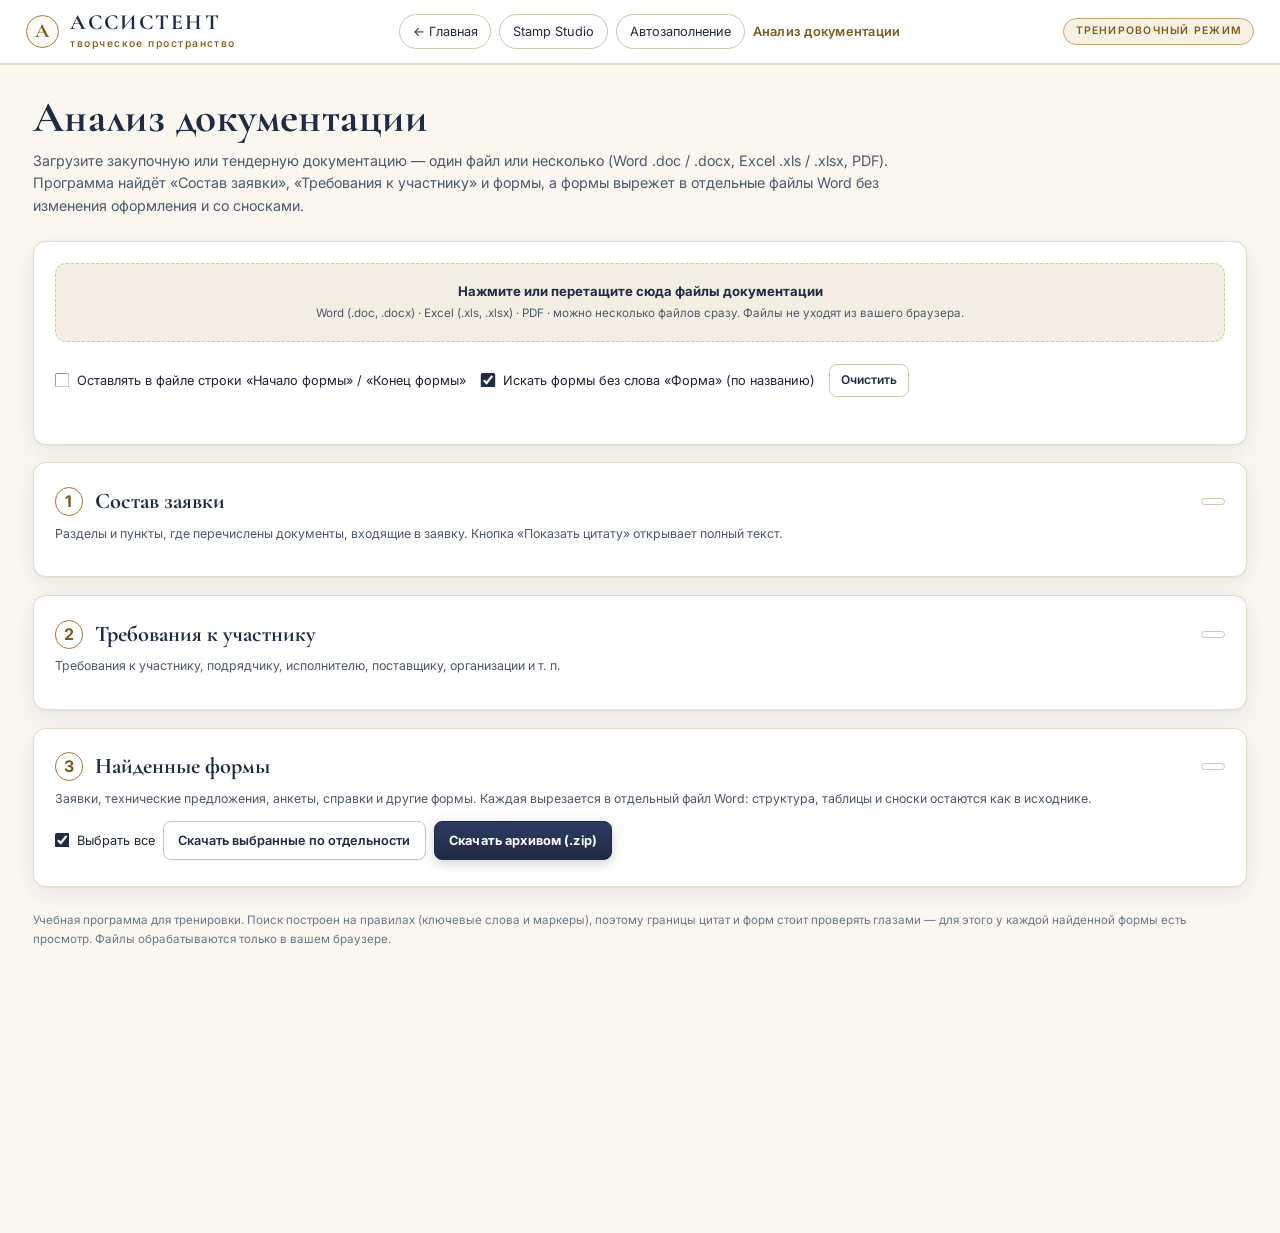
==== analysis.html @ c178d1ae "Add files via upload" ====
<!DOCTYPE html>
<html lang="ru">
<head>
<meta charset="utf-8">
<meta name="color-scheme" content="light only">
<meta name="viewport" content="width=device-width, initial-scale=1">
<title>Анализ документации — АССИСТЕНТ творческое пространство</title>
<link rel="preconnect" href="https://fonts.googleapis.com"><link rel="preconnect" href="https://fonts.gstatic.com" crossorigin>
<link href="https://fonts.googleapis.com/css2?family=Cormorant+Garamond:wght@500;600;700&family=Inter:wght@400;500;600;700&subset=cyrillic&display=swap" rel="stylesheet">
<link rel="stylesheet" href="assets/css/theme.css">
<link rel="stylesheet" href="assets/css/docs.css">
<link rel="stylesheet" href="assets/css/analysis.css">
</head>
<body>
<header class="topbar">
  <a class="brand" href="index.html"><span class="mark">А</span><span><b>АССИСТЕНТ</b><small>творческое пространство</small></span></a>
  <div class="crumbs"><a href="index.html">← Главная</a><a href="stamp.html">Stamp Studio</a><a href="docs.html">Автозаполнение</a><span class="here">Анализ документации</span></div>
  <span class="training">Тренировочный режим</span>
</header>

<main class="wrap">
  <div class="page-head">
    <h1>Анализ документации</h1>
    <p>Загрузите закупочную или тендерную документацию — один файл или несколько (Word .doc / .docx, Excel .xls / .xlsx, PDF). Программа найдёт «Состав заявки», «Требования к участнику» и формы, а формы вырежет в отдельные файлы Word без изменения оформления и со сносками.</p>
  </div>

  <section class="card an-load">
    <label class="drop" id="anDrop" data-tip="Перетащите сюда файлы документации или нажмите на поле — откроется выбор. Можно выбрать сразу несколько файлов.">
      <input type="file" id="anFile" multiple accept=".doc,.docx,.xls,.xlsx,.pdf,.txt" hidden>
      <b>Нажмите или перетащите сюда файлы документации</b>
      <small>Word (.doc, .docx) · Excel (.xls, .xlsx) · PDF · можно несколько файлов сразу. Файлы не уходят из вашего браузера.</small>
    </label>
    <ul class="files" id="anFiles"></ul>
    <div class="row an-opts">
      <label class="chk" data-tip="Если галочка стоит, в вырезанный файл попадут служебные строки «Начало формы» / «Конец формы». Обычно они не нужны."><input type="checkbox" id="optDelims"> Оставлять в файле строки «Начало формы» / «Конец формы»</label>
      <label class="chk" data-tip="Находить форму и тогда, когда в документе нет слова «Форма», а есть только крупное название («ЗАЯВКА НА УЧАСТИЕ», «АНКЕТА» и т. п.) и подпись с М.П."><input type="checkbox" id="optTitles" checked> Искать формы без слова «Форма» (по названию)</label>
      <button class="btn small ghost" id="anClear" type="button" data-tip="Убрать все загруженные файлы и результаты. Ваши данные в других программах не затрагиваются.">Очистить</button>
    </div>
    <div class="status" id="anStatus"></div>
  </section>

  <div class="an-res" id="anRes" hidden>
    <section class="card an-sec" id="secComp">
      <h2><span class="n">1</span>Состав заявки <span class="cnt" id="cntComp"></span></h2>
      <div class="sub">Разделы и пункты, где перечислены документы, входящие в заявку. Кнопка «Показать цитату» открывает полный текст.</div>
      <div class="an-list" id="listComp"></div>
    </section>
    <section class="card an-sec" id="secReq">
      <h2><span class="n">2</span>Требования к участнику <span class="cnt" id="cntReq"></span></h2>
      <div class="sub">Требования к участнику, подрядчику, исполнителю, поставщику, организации и т. п.</div>
      <div class="an-list" id="listReq"></div>
    </section>
    <section class="card an-sec" id="secForms">
      <h2><span class="n">3</span>Найденные формы <span class="cnt" id="cntForms"></span></h2>
      <div class="sub">Заявки, технические предложения, анкеты, справки и другие формы. Каждая вырезается в отдельный файл Word: структура, таблицы и сноски остаются как в исходнике.</div>
      <div class="row an-bar" id="formBar" hidden>
        <label class="chk"><input type="checkbox" id="selAll" checked> Выбрать все</label>
        <button class="btn" id="dlSel" type="button" data-tip="Скачать отмеченные формы отдельными файлами Word, один за другим.">Скачать выбранные по отдельности</button>
        <button class="btn primary" id="dlZip" type="button" data-tip="Все отмеченные формы одним архивом .zip.">Скачать архивом (.zip)</button>
      </div>
      <div class="an-list" id="listForms"></div>
    </section>
  </div>

  <footer class="foot">Учебная программа для тренировки. Поиск построен на правилах (ключевые слова и маркеры), поэтому границы цитат и форм стоит проверять глазами — для этого у каждой найденной формы есть просмотр. Файлы обрабатываются только в вашем браузере.</footer>
</main>

<div class="an-modal" id="anModal" hidden>
  <div class="an-box" role="dialog" aria-modal="true">
    <div class="an-mh"><b id="anMT"></b><button class="x" type="button" id="anMX" aria-label="Закрыть">×</button></div>
    <div class="an-mm" id="anMM"></div>
    <div class="an-mb" id="anMB"></div>
    <div class="an-body" id="anBody"></div>
    <div class="an-mf"><button class="btn small" id="anCopy" type="button">Копировать текст</button><button class="btn small primary" id="anOk" type="button">Закрыть</button></div>
  </div>
</div>

<script src="assets/vendor/jszip.min.js"></script>
<script src="assets/vendor/docx-preview.min.js"></script>
<script src="assets/vendor/pdfjs/pdf.min.js"></script>
<script src="assets/vendor/cfb.min.js"></script>
<script src="assets/js/doc97.js"></script>
<script src="assets/js/xls.js"></script>
<script src="assets/js/engine.js"></script>
<script src="assets/js/analysis-core.js"></script>
<script src="assets/js/zoom.js"></script>
<script src="assets/js/analysis.js"></script>
<script src="assets/js/tips.js"></script>
</body>
</html>
---- assets/css/theme.css ----
/* АССИСТЕНТ · творческое пространство — светлая тема: слоновая кость, глубокий синий, золото */
:root{
  color-scheme:light;
  --bg:#faf7f1; --bg-2:#f3eee3; --panel:#ffffff; --panel-2:#fcfaf5; --panel-3:#f1ece0;
  --line:#e3dccb; --line-2:#cfc6b0;
  --text:#1c2333; --muted:#4d586c; --faint:#6b7589;
  --navy:#1f2a44; --navy-2:#2c3b61;
  --gold:#a67c2e; --gold-2:#7d5c1b; --gold-d:#c9a45c; --gold-bg:rgba(201,164,92,.16);
  --ok:#1d7351; --warn:#8a6410; --err:#b0382c;
  --serif:'Cormorant Garamond','Playfair Display',Georgia,'Times New Roman',serif;
  --sans:'Inter','Segoe UI',system-ui,-apple-system,Roboto,Arial,sans-serif;
  --r:10px;
  --shadow:0 1px 2px rgba(31,42,68,.06),0 8px 28px rgba(31,42,68,.08);
  --z:.8; /* масштаб всего сайта: 80 % от прежнего размера */
}
html{zoom:var(--z);background:var(--bg);min-height:100%}
@supports not (zoom:1){:root{--z:1}}
*,*::before,*::after{box-sizing:border-box;margin:0;padding:0}
html{color-scheme:light}
body{background:var(--bg);color:var(--text);font-family:var(--sans);font-size:17px;line-height:1.55;-webkit-font-smoothing:antialiased}
a{color:var(--navy-2);text-decoration:none}
button,input,select,textarea{font:inherit;color:inherit}
:focus-visible{outline:3px solid var(--gold-d);outline-offset:2px}

/* шапка */
.topbar{display:flex;align-items:center;justify-content:space-between;gap:18px;padding:14px 32px;background:#fff;border-bottom:1px solid var(--line);box-shadow:0 1px 0 rgba(166,124,46,.25)}
.brand{display:flex;align-items:center;gap:14px;color:var(--text)}
.brand .mark{width:42px;height:42px;border:1.5px solid var(--gold);border-radius:50%;display:grid;place-items:center;font-family:var(--serif);font-size:25px;color:var(--gold-2);font-weight:700;background:var(--panel-2)}
.brand b{font-family:var(--serif);font-size:27px;letter-spacing:.1em;font-weight:700;color:var(--navy);line-height:1.1;display:block}
.brand small{display:block;font-size:13px;letter-spacing:.14em;text-transform:lowercase;color:var(--gold-2);margin-top:1px;font-weight:500}
.crumbs{display:flex;align-items:center;gap:10px;font-size:16px;color:var(--muted);flex-wrap:wrap}
.crumbs a{color:var(--navy);border:1px solid var(--line-2);padding:8px 16px;border-radius:999px;transition:.15s;background:#fff}
.crumbs a:hover{border-color:var(--gold);background:var(--gold-bg)}
.crumbs .here{color:var(--gold-2);font-weight:600;letter-spacing:.02em}
.training{font-size:13px;letter-spacing:.12em;text-transform:uppercase;color:var(--gold-2);border:1px solid var(--gold-d);padding:5px 14px;border-radius:999px;background:var(--gold-bg);font-weight:600}

/* кнопки */
.btn{display:inline-flex;align-items:center;justify-content:center;gap:8px;background:#fff;border:1.5px solid var(--line-2);color:var(--navy);padding:11px 18px;border-radius:var(--r);cursor:pointer;font-weight:600;font-size:16px;transition:.15s;white-space:nowrap;box-shadow:0 1px 2px rgba(31,42,68,.05)}
.btn:hover{border-color:var(--gold);background:var(--gold-bg)}
.btn:disabled{opacity:.45;cursor:not-allowed}
.btn.primary,.btn-main{background:linear-gradient(180deg,var(--navy-2),var(--navy));border:1.5px solid var(--navy);color:#fff;font-weight:700;letter-spacing:.01em;box-shadow:0 4px 14px rgba(31,42,68,.22)}
.btn.primary:hover,.btn-main:hover{background:linear-gradient(180deg,#38497a,var(--navy-2));border-color:var(--navy-2)}
.btn-main{display:flex;width:100%;padding:15px;border-radius:var(--r);cursor:pointer;font-size:17px;justify-content:center}
.btn.ghost{background:transparent;box-shadow:none}
.btn.small{padding:8px 14px;font-size:15px}
.tool-active{border-color:var(--gold)!important;background:var(--gold-bg)!important;color:var(--gold-2)!important;box-shadow:inset 0 0 0 1px var(--gold-d)!important}

.hint{font-size:15px;color:var(--muted);line-height:1.55}
.sr{position:absolute;width:1px;height:1px;overflow:hidden;clip:rect(0 0 0 0)}

/* всплывающие памятки */
.tip-pop{position:fixed;z-index:9999;background:#fffdf7;color:var(--text);border:1.5px solid var(--gold);border-radius:10px;padding:12px 16px;font-size:15.5px;line-height:1.5;box-shadow:0 12px 32px rgba(31,42,68,.35);pointer-events:none;font-weight:500}
.tip-pop[hidden]{display:none}
---- assets/css/docs.css ----
.wrap{width:100%;max-width:none;margin:0;padding:0 clamp(24px,3.2vw,72px)}
.page-head{padding:38px 0 8px}
.page-head h1{font-family:var(--serif);font-size:54px;font-weight:700;letter-spacing:.01em;color:var(--navy);line-height:1.1}
.page-head p{color:var(--muted);max-width:1100px;margin-top:10px;font-size:18px}
.cols{display:grid;grid-template-columns:1fr 1fr;gap:24px;margin-top:22px}
.card{background:var(--panel);border:1px solid var(--line);border-radius:16px;padding:26px;box-shadow:var(--shadow)}
.card h2{font-family:var(--serif);font-size:28px;flex-wrap:wrap;font-weight:700;display:flex;align-items:center;gap:14px;margin-bottom:6px;color:var(--navy)}
.card h2 .n{width:36px;height:36px;border:1.5px solid var(--gold);border-radius:50%;display:grid;place-items:center;font-size:20px;color:var(--gold-2);flex-shrink:0;font-family:var(--sans);font-weight:700}
.card .sub{color:var(--muted);font-size:15.5px;margin-bottom:16px}
.party{position:relative}
.party::before{content:'';position:absolute;left:0;top:22px;bottom:22px;width:5px;border-radius:0 4px 4px 0;background:var(--gold)}
.party.customer::before{background:#6b83b0}
.badge-role{white-space:nowrap;font-size:13px;letter-spacing:.1em;text-transform:uppercase;border:1px solid var(--line-2);border-radius:999px;padding:4px 14px;color:var(--muted);margin-left:auto;font-family:var(--sans);font-weight:600}
.drop{border:2px dashed var(--line-2);border-radius:14px;padding:22px;text-align:center;color:var(--muted);cursor:pointer;background:var(--bg-2);transition:.15s;font-size:16.5px}
.drop:hover,.drop.over{border-color:var(--gold);background:var(--gold-bg);color:var(--text)}
.drop b{color:var(--navy)}.drop small{display:block;margin-top:4px;font-size:14.5px}
.row{display:flex;gap:10px;flex-wrap:wrap;margin-top:12px;align-items:center}
details.paste{margin-top:12px}details.paste>summary{cursor:pointer;color:var(--navy-2);font-size:16px;font-weight:600}
textarea{width:100%;margin-top:8px;background:#fff;border:1.5px solid var(--line-2);border-radius:10px;padding:12px;resize:vertical;min-height:130px;font-size:16px}
.status{font-size:15.5px;margin-top:10px;min-height:22px;color:var(--muted)}.status.ok{color:var(--ok)}.status.err{color:var(--err)}
.grid{display:grid;grid-template-columns:1fr 1fr;gap:14px 16px;margin-top:16px}
.grid label{font-size:14.5px;color:var(--muted);display:flex;flex-direction:column;gap:5px;font-weight:500}
.grid label.wide{grid-column:1/-1}
.grid .grp{grid-column:1/-1;font-size:13.5px;letter-spacing:.14em;text-transform:uppercase;color:var(--gold-2);border-top:1px dashed var(--line-2);padding-top:12px;margin-top:6px;font-weight:700}
.grid .grp:first-child{border:0;padding-top:0;margin-top:0}
input[type=text],input[type=date],input[type=number],select{background:#fff;border:1.5px solid var(--line-2);border-radius:9px;padding:10px 12px;color:var(--text);width:100%;font-size:16.5px}
input:focus,select:focus,textarea:focus{border-color:var(--gold);outline:3px solid rgba(201,164,92,.28);outline-offset:0}
.grid input.auto{border-style:dashed}
.settings{display:grid;grid-template-columns:repeat(4,1fr);gap:14px 16px;margin-top:8px}
.settings label{font-size:15px;color:var(--muted);display:flex;flex-direction:column;gap:5px}
.settings .check{flex-direction:row;color:var(--text);font-size:16.5px;grid-column:span 2}
.settings h3{grid-column:1/-1;font-size:13.5px;letter-spacing:.14em;text-transform:uppercase;color:var(--gold-2);font-weight:700;border-top:1px dashed var(--line-2);padding-top:14px;margin-top:6px}
.settings h3:first-child{border:0;padding-top:0;margin-top:0}
.files{list-style:none;margin-top:14px;display:flex;flex-direction:column;gap:10px}
.files li{display:flex;gap:12px;align-items:center;flex-wrap:wrap;background:var(--panel-2);border:1px solid var(--line);border-radius:10px;padding:11px 15px;font-size:16px}
.files .name{flex:1 1 220px;overflow:hidden;text-overflow:ellipsis;white-space:nowrap}
.files select{width:auto}.files .x{background:none;border:0;color:var(--muted);font-size:26px;cursor:pointer;line-height:1}
.files .x:hover{color:var(--err)}
.files li.res{flex-direction:column;align-items:stretch}.files .line{display:flex;gap:12px;align-items:center;flex-wrap:wrap}
.pill{font-size:14px;border-radius:999px;padding:3px 13px;border:1px solid;font-weight:600;background:#fff}
.pill.ok{color:var(--ok);border-color:#8cc4ab;background:#eef8f3}.pill.hl{color:var(--warn);border-color:#d9bf7b;background:#fbf4de}.pill.err{color:var(--err);border-color:#e0a59d;background:#fcefed}
.res details{font-size:15.5px;color:var(--muted)}.res summary{cursor:pointer;color:var(--navy-2);font-weight:600}
.res ul{margin:10px 0 0 22px}.res li{border:0;padding:0;display:list-item;background:none}
.res mark{background:#f4df4a;color:#222;padding:0 4px;border-radius:3px}
.tag{font-size:13px;border:1px solid var(--line-2);border-radius:5px;padding:0 7px;margin-right:6px;color:var(--muted)}
.tag.c{color:#3e5a91;border-color:#b3c1de}.tag.e{color:var(--gold-2);border-color:var(--gold-d)}
.guide{margin:22px 0;display:grid;grid-template-columns:repeat(3,1fr);gap:16px}
.guide div{background:var(--panel);border:1px solid var(--line);border-radius:14px;padding:16px 18px;font-size:16px;color:var(--muted)}
.guide b{display:block;color:var(--navy);font-family:var(--serif);font-size:23px;font-weight:700}
footer.foot{padding:30px 0 48px;color:var(--faint);font-size:14.5px;line-height:1.6}
@media(max-width:980px){.cols{grid-template-columns:1fr}.settings{grid-template-columns:1fr 1fr}.guide{grid-template-columns:1fr}.topbar{flex-wrap:wrap}}
@media(max-width:560px){.wrap{padding:0 16px}.grid{grid-template-columns:1fr}.page-head h1{font-size:38px}}
.settings .check{align-items:flex-start}.settings .check input{width:20px;height:20px;flex-shrink:0;margin-top:3px;accent-color:var(--navy)}
/* ---- блоки ---- */
.blocks{display:grid;gap:16px;margin-top:24px}
.blk{border:1px solid var(--line);border-radius:18px;background:var(--panel);overflow:visible;box-shadow:var(--shadow)}
.blk.open{border-color:var(--gold);box-shadow:0 0 0 1px var(--gold-d),var(--shadow)}
.blk-head{width:100%;display:flex;align-items:center;gap:18px;padding:22px 26px;background:none;border:0;border-radius:18px;color:var(--text);cursor:pointer;text-align:left;font:inherit}
.blk-head:hover{background:var(--gold-bg)}
.blk-n{width:44px;height:44px;border-radius:50%;background:var(--navy);color:#fff;display:grid;place-items:center;font-weight:700;font-size:20px;flex-shrink:0}
.blk-t{flex:1;font-family:var(--serif);font-size:30px;font-weight:700;color:var(--navy);line-height:1.2}
.blk-t small{display:block;font-family:var(--sans);font-size:16px;font-weight:400;color:var(--muted);margin-top:4px}
.blk-arrow{transition:transform .2s;color:var(--gold-2);font-size:24px}
.blk.open .blk-arrow{transform:rotate(180deg)}
.blk-body{padding:6px 26px 28px}
.blk-body[hidden]{display:none}
.hl-bar{display:flex;align-items:center;gap:12px;margin:10px 0 6px;padding:15px 20px;border:2px solid #e3c92b;border-radius:12px;background:#fdf6cc;font-weight:600;color:var(--text);cursor:pointer;font-size:17px}
.hl-bar input{width:24px;height:24px;accent-color:var(--navy);flex-shrink:0}
.blk-body .rules{margin-top:14px;font-size:15.5px;color:var(--muted);line-height:1.6}
@media(max-width:800px){.cols,.guide{grid-template-columns:1fr}.settings{grid-template-columns:1fr 1fr}.blk-t{font-size:24px}.blk-head{padding:16px}}

/* пометка «документы в памяти» */
.blk-mem{font-family:var(--sans);display:inline-block;margin-top:6px;font-size:13.5px;font-weight:600;color:var(--ok);border:1px solid #8cc4ab;background:#eef8f3;border-radius:999px;padding:2px 12px}
.blk-mem[hidden]{display:none}
.res-mem{margin:-4px 0 10px;color:var(--ok);font-weight:500}

/* поля реквизитов: свёрнуты по умолчанию */
details.req-fields{margin-top:16px;border:1px solid var(--line);border-radius:12px;background:var(--panel-2)}
details.req-fields>summary{cursor:pointer;padding:13px 18px;font-weight:600;color:var(--navy-2);font-size:16.5px;display:flex;gap:10px;align-items:center;flex-wrap:wrap;list-style:none}
details.req-fields>summary::-webkit-details-marker{display:none}
details.req-fields>summary::before{content:'▸';color:var(--gold-2);transition:transform .15s;font-size:17px}
details.req-fields[open]>summary::before{transform:rotate(90deg)}
details.req-fields>summary .cnt{margin-left:auto;font-weight:500;font-size:14.5px;color:var(--muted)}
details.req-fields>summary .cnt.ok{color:var(--ok)}
details.req-fields .grid{margin:0;padding:4px 18px 20px}

/* взять данные из другого трудового договора */
details.take{margin-top:12px}
details.take>summary{cursor:pointer;color:var(--navy-2);font-size:16px;font-weight:600}
details.take .take-body{margin-top:10px;padding:14px 16px;border:1px dashed var(--line-2);border-radius:12px;background:var(--bg-2);font-size:15.5px;color:var(--muted)}
details.take .take-list{display:flex;flex-wrap:wrap;gap:8px;margin-top:10px}
details.take .take-list:empty{display:none}

/* готовые бланки */
.tpl-head{margin:20px 0 4px;font-family:var(--serif);font-size:22px;font-weight:700;color:var(--navy)}
.tpl-sub{color:var(--muted);font-size:15.5px;margin-bottom:10px}
.tpl-grid{display:grid;grid-template-columns:repeat(auto-fill,minmax(250px,1fr));gap:12px}
.tpl{border:1px solid var(--line);border-radius:12px;background:#fff;padding:14px 16px;display:flex;flex-direction:column;gap:6px}
.tpl b{color:var(--navy);font-size:16.5px;line-height:1.3}
.tpl span{color:var(--muted);font-size:14.5px;line-height:1.45;flex:1}
.tpl .row{margin-top:6px}
.tpl.in{border-color:#8cc4ab;background:#f6fbf8}
.files .tag.b{color:#2f7a5a;border-color:#8cc4ab;background:#eef8f3}
.rep-note{font-size:14.5px;color:var(--muted);margin-top:8px;line-height:1.5}

/* блок «Свой файл» */
.ov-hero{border-top:0;margin-top:14px;padding:26px;border:2px dashed var(--line-2);border-radius:16px;background:var(--bg-2);transition:.15s}
.ov-hero.over{border-color:var(--gold);background:var(--gold-bg)}
.ov-hero .ov-head b{font-size:30px}

/* список «Мои …» в окне реквизитов */
.lib-row{display:flex;gap:8px;flex-wrap:wrap;align-items:center;margin:0 0 14px;padding:10px 12px;border:1px solid var(--line);border-radius:12px;background:var(--panel-2)}
.lib-row .lib-sel{flex:1 1 220px;width:auto;min-width:180px;padding:8px 10px;font-size:15.5px}
.lib-row .btn[disabled]{opacity:.45;cursor:default}

/* Моя библиотека */
.lib-panel{margin-top:22px;border:1px solid var(--line);border-radius:18px;background:var(--panel);box-shadow:var(--shadow)}
.lib-panel.open{border-color:var(--gold);box-shadow:0 0 0 1px var(--gold-d),var(--shadow)}
.lib-toggle{width:100%;display:flex;align-items:center;gap:18px;padding:18px 26px;background:none;border:0;border-radius:18px;color:var(--text);cursor:pointer;text-align:left;font:inherit}
.lib-toggle:hover{background:var(--gold-bg)}
.lib-ico{width:44px;height:44px;border-radius:50%;border:1.5px solid var(--gold);display:grid;place-items:center;font-size:22px;background:var(--panel-2);flex-shrink:0}
.lib-panel.open .blk-arrow{transform:rotate(180deg)}
.lib-body{padding:4px 26px 24px}.lib-body[hidden]{display:none}
.lib-grid{display:grid;grid-template-columns:repeat(auto-fill,minmax(300px,1fr));gap:14px;margin:14px 0}
.lib-card{border:1px solid var(--line);border-radius:12px;background:#fff;padding:14px 16px}
.lib-card h3{font-family:var(--serif);font-size:20px;color:var(--navy);margin-bottom:8px}
.lib-item{display:flex;gap:8px;align-items:center;padding:6px 0;border-top:1px dashed var(--line);font-size:15px}
.lib-item:first-of-type{border-top:0}
.lib-item .name{flex:1;overflow:hidden;text-overflow:ellipsis;white-space:nowrap}
.lib-item .x{background:none;border:0;color:var(--muted);font-size:22px;cursor:pointer;line-height:1}.lib-item .x:hover{color:var(--err)}

/* ---------- Штамп ЭДО ---------- */
.edo{display:flex;flex-direction:column;gap:14px}
.edo-vars{display:grid;grid-template-columns:repeat(auto-fit,minmax(220px,1fr));gap:10px}
.edo-var{text-align:left;border:1.5px solid var(--line-2);background:#fff;border-radius:var(--r);padding:12px 14px;cursor:pointer;display:flex;flex-direction:column;gap:4px;font:inherit;color:var(--navy)}
.edo-var i{display:block;width:34px;height:14px;border:2px solid;border-radius:2px}
.edo-var small{color:var(--muted);font-size:13px;line-height:1.35}
.edo-var:hover{border-color:var(--gold);background:var(--gold-bg)}
.edo-var.on{border-color:var(--gold);background:var(--gold-bg);box-shadow:0 0 0 2px var(--gold-bg)}
.edo-grid{display:grid;grid-template-columns:repeat(auto-fit,minmax(260px,1fr));gap:14px}
.edo-col{display:flex;flex-direction:column;gap:8px}.edo-col h4{margin:0;font-size:15px;color:var(--navy)}
.edo-col label{display:flex;flex-direction:column;gap:3px;font-size:13px;color:var(--muted)}
.edo-col input{padding:8px 10px;border:1.5px solid var(--line-2);border-radius:var(--r);font:inherit;font-size:15px}
.edo-opts{display:flex;flex-direction:column;gap:6px}
.edo-prev-h{font-size:13px;letter-spacing:.1em;text-transform:uppercase;color:var(--faint);font-weight:600}
.edo-prev{background:#fff;border:1px dashed var(--line-2);border-radius:var(--r);padding:16px;overflow-x:auto}
.edo-msg{min-height:20px;color:var(--muted);font-size:15px}.edo-note{font-size:13px;color:var(--faint)}
.edo .pv{border:1.5px solid;font-family:Arial,sans-serif;font-size:11px;line-height:1.35;padding:6px 8px}
.pv-r{width:260px;margin-left:auto}
.pv-t .pv-th{display:flex;justify-content:space-between;gap:10px;border-bottom:1px solid;padding-bottom:3px;margin-bottom:3px}
.pv-t .pv-tr{display:grid;grid-template-columns:90px 1fr 140px 150px;gap:8px;padding:2px 0}
.pv-k .pv-id{text-align:right;font-size:10px}.pv-k .pv-title{font-size:18px;margin:4px 0 10px}
.pv-k .pv-kr{display:grid;grid-template-columns:110px 1.5fr 1fr 1fr;gap:8px;border-top:1px solid;padding:6px 0}
---- assets/css/analysis.css ----
/* Анализ документации */
.an-load{margin-top:22px}
.an-opts{margin-top:14px;gap:18px}
.chk{display:inline-flex;align-items:center;gap:9px;font-size:16px;color:var(--text);cursor:pointer}
.chk input{width:19px;height:19px;accent-color:var(--navy)}
.an-res{display:grid;gap:22px;margin-top:22px}
.cnt{font-family:var(--sans);font-size:14px;font-weight:600;color:var(--muted);border:1px solid var(--line-2);border-radius:999px;padding:3px 14px;margin-left:auto}
.cnt.has{color:var(--ok);border-color:#8cc4ab;background:#eef8f3}
.an-list{display:grid;gap:10px;margin-top:6px}
.an-empty{color:var(--faint);font-size:16px;padding:10px 2px}
.an-item{display:flex;gap:14px;align-items:flex-start;flex-wrap:wrap;background:var(--panel-2);border:1px solid var(--line);border-radius:12px;padding:14px 16px}
.an-item .info{flex:1 1 380px;min-width:0}
.an-item .ttl{font-weight:600;color:var(--navy);font-size:16.5px;overflow-wrap:anywhere}
.an-item .meta{display:flex;flex-wrap:wrap;gap:6px;margin-top:6px;font-size:13.5px;color:var(--muted)}
.an-item .snip{color:var(--muted);font-size:15px;margin-top:6px;overflow-wrap:anywhere;display:-webkit-box;-webkit-line-clamp:2;-webkit-box-orient:vertical;overflow:hidden}
.an-item .acts{display:flex;gap:8px;flex-wrap:wrap;align-items:center}
.an-item.form{align-items:center}
.an-item.form input[type=checkbox]{width:20px;height:20px;accent-color:var(--navy);flex-shrink:0}
.warn-note{font-size:14px;color:var(--warn);margin-top:6px}
.an-modal{position:fixed;inset:0;background:rgba(20,27,44,.55);display:grid;place-items:center;z-index:1000;padding:20px}
.an-modal[hidden]{display:none}
.an-box{background:#fff;border-radius:16px;box-shadow:0 20px 70px rgba(0,0,0,.35);width:min(1100px,100%);max-height:calc(100vh / var(--z) - 40px);display:flex;flex-direction:column;overflow:hidden}
.an-mh{display:flex;align-items:center;gap:14px;padding:16px 22px;border-bottom:1px solid var(--line)}
.an-mh b{flex:1;font-family:var(--serif);font-size:25px;color:var(--navy);line-height:1.2}
.an-mh .x{background:none;border:0;font-size:32px;line-height:1;color:var(--muted);cursor:pointer}
.an-mh .x:hover{color:var(--err)}
.an-mm{padding:8px 22px 0;color:var(--muted);font-size:14.5px}
.an-mb{padding:0 22px;color:var(--warn);font-size:14.5px}
.an-body{padding:14px 22px;overflow:auto;flex:1;min-height:120px;font-size:16.5px;line-height:1.6}
.an-body .ql{margin:0 0 8px;overflow-wrap:anywhere}
.an-body .ql:first-child{font-weight:700;color:var(--navy)}
.an-body .qr{display:grid;gap:0;border:1px solid var(--line-2);border-bottom:0;margin:6px 0}
.an-body .qr>div{display:grid;grid-auto-flow:column;grid-auto-columns:1fr;border-bottom:1px solid var(--line-2)}
.an-body .qr span{padding:6px 10px;border-left:1px solid var(--line-2);font-size:15px;overflow-wrap:anywhere}
.an-body .qr span:first-child{border-left:0}
.an-body mark{background:#f4df4a;padding:0 3px;border-radius:3px}
.an-body.docv{background:#e9e6df;padding:10px}
.an-mf{display:flex;gap:10px;justify-content:flex-end;padding:14px 22px;border-top:1px solid var(--line)}
@media(max-width:700px){.an-item .acts{width:100%}}
#anDrop{display:block}
.an-mf [hidden]{display:none}
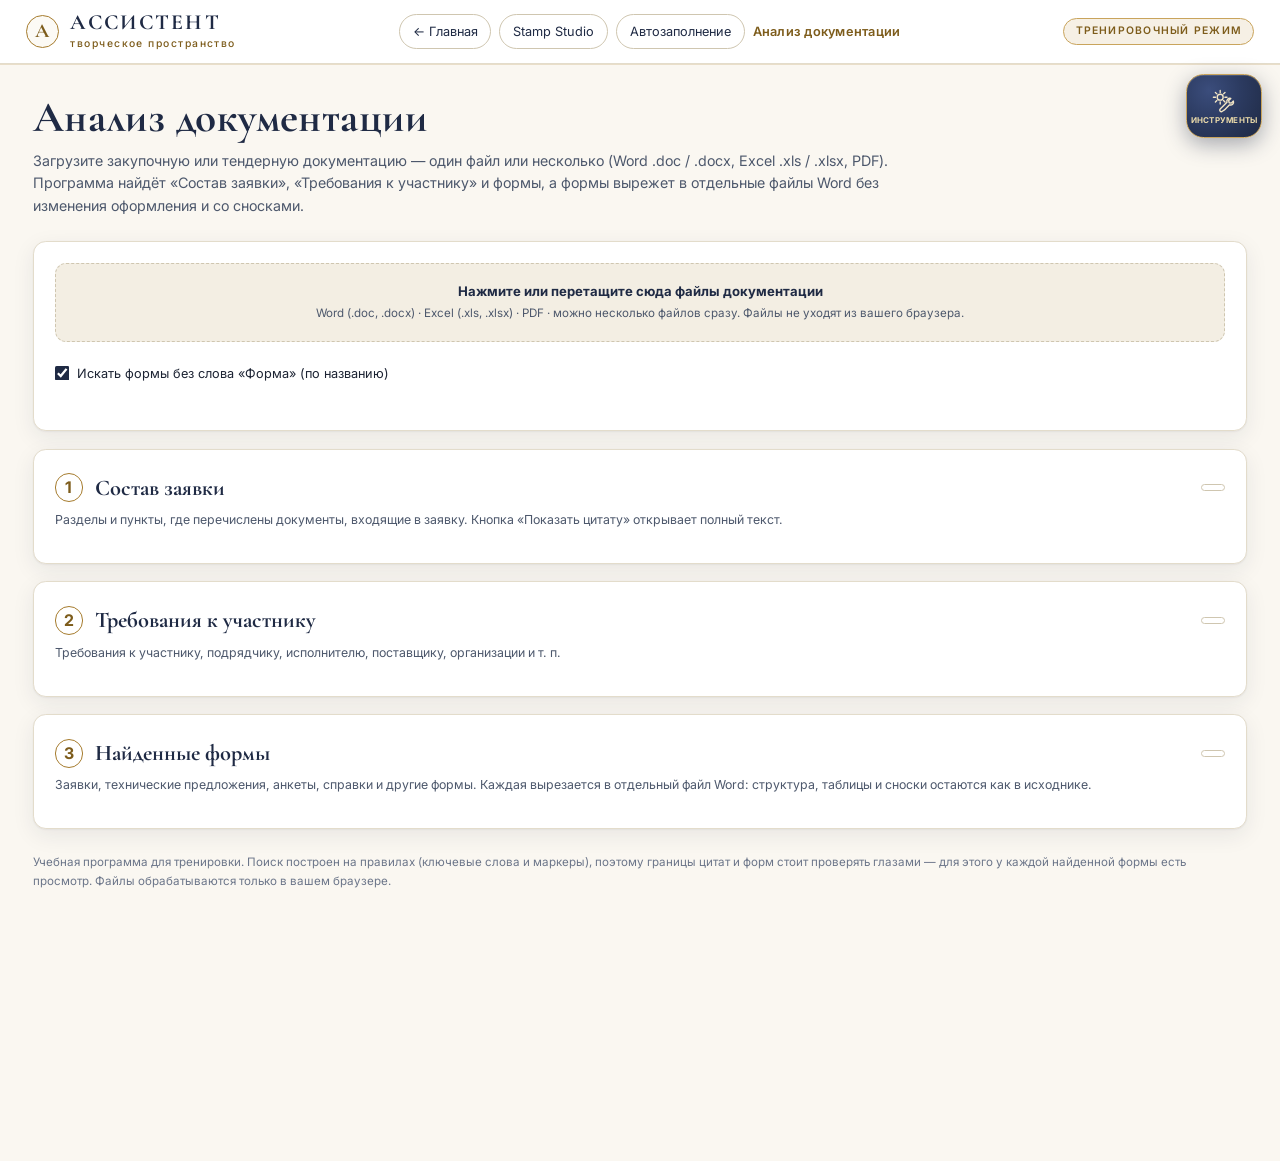
==== commit aeb37f4d: "Add files via upload" ====
--- a/analysis.html
+++ b/analysis.html
@@ -10,6 +10,7 @@
 <link rel="stylesheet" href="assets/css/theme.css">
 <link rel="stylesheet" href="assets/css/docs.css">
 <link rel="stylesheet" href="assets/css/analysis.css">
+<link rel="stylesheet" href="assets/css/toolwheel.css">
 </head>
 <body>
 <header class="topbar">
@@ -85,6 +86,8 @@
 <script src="assets/js/analysis-core.js"></script>
 <script src="assets/js/zoom.js"></script>
 <script src="assets/js/analysis.js"></script>
+<script src="assets/js/toolwheel.js"></script>
+<script src="assets/js/analysis-ui.js"></script>
 <script src="assets/js/tips.js"></script>
 </body>
 </html>
--- a/assets/css/docs.css
+++ b/assets/css/docs.css
@@ -151,3 +151,13 @@
 .pv-t .pv-tr{display:grid;grid-template-columns:90px 1fr 140px 150px;gap:8px;padding:2px 0}
 .pv-k .pv-id{text-align:right;font-size:10px}.pv-k .pv-title{font-size:18px;margin:4px 0 10px}
 .pv-k .pv-kr{display:grid;grid-template-columns:110px 1.5fr 1fr 1fr;gap:8px;border-top:1px solid;padding:6px 0}
+
+/* ЭДО: окно предпросмотра готового документа */
+.edo-modal{position:fixed;inset:0;background:rgba(15,23,42,.55);z-index:9999;display:flex;align-items:center;justify-content:center;padding:2vh 2vw}
+.edo-modal-box{background:#e9ecf1;border-radius:12px;width:min(1000px,96vw);height:94vh;display:flex;flex-direction:column;overflow:hidden;box-shadow:0 20px 60px rgba(0,0,0,.4)}
+.edo-modal-head{display:flex;align-items:center;gap:12px;padding:10px 16px;background:#fff;border-bottom:1px solid var(--line-2,#ddd)}
+.edo-modal-head b{flex:0 1 auto;font-size:16px;overflow:hidden;text-overflow:ellipsis;white-space:nowrap}.edo-modal-head span{flex:1;color:var(--muted,#667);font-size:13px}
+.edo-modal-body{flex:1;overflow:auto;padding:14px}
+.edo-modal-body .docx-wrapper{background:transparent!important;padding:0!important}
+.edo-modal-body .docx-wrapper>section.docx{margin:0 auto 14px!important;box-shadow:0 2px 10px rgba(0,0,0,.25)}
+.edo-view{font-weight:600}
--- a/assets/css/analysis.css
+++ b/assets/css/analysis.css
@@ -39,3 +39,8 @@
 @media(max-width:700px){.an-item .acts{width:100%}}
 #anDrop{display:block}
 .an-mf [hidden]{display:none}
+
+/* предпросмотр всего файла: цитата подсвечена жёлтым */
+.an-body .ql.qhit{background:#fff200;color:#222;padding:2px 6px;border-radius:3px;box-shadow:0 0 0 2px #ffe600;font-weight:400}
+.an-body.docv .docx-wrapper{background:#e8ecf3}
+.an-body .an-first-hit{outline:3px solid #ff9f00;outline-offset:2px}
--- a/assets/css/toolwheel.css
+++ b/assets/css/toolwheel.css
@@ -0,0 +1,44 @@
+/* «Инструменты» — плавающая иконка с барабаном (assets/js/toolwheel.js) */
+.tw{position:fixed;top:90px;right:22px;z-index:900;user-select:none;-webkit-user-select:none}
+.tw[hidden]{display:none}
+.tw-icon{position:relative;display:flex;flex-direction:column;align-items:center;justify-content:center;gap:2px;width:96px;height:80px;border-radius:22px;border:1.5px solid var(--gold-d);cursor:pointer;color:#f4e7c6;
+  background:radial-gradient(circle at 30% 25%,#3b4d7c 0,var(--navy-2) 45%,var(--navy) 100%);box-shadow:0 8px 26px rgba(31,42,68,.38),inset 0 1px 0 rgba(255,255,255,.18);transition:transform .25s,box-shadow .25s,border-color .25s}
+.tw-icon span{font:700 10px/1 var(--sans);letter-spacing:.03em;text-transform:uppercase;color:#e9d9a9}
+.tw-icon svg{transition:transform .5s cubic-bezier(.3,1.4,.5,1)}
+.tw-icon::after{content:'';position:absolute;inset:-5px;border-radius:26px;border:1px solid rgba(201,164,92,.45);opacity:0;transform:scale(.92);transition:.3s}
+.tw:hover .tw-icon,.tw-open .tw-icon{transform:translateY(-1px);box-shadow:0 12px 34px rgba(31,42,68,.5),0 0 0 3px var(--gold-bg);border-color:var(--gold)}
+.tw:hover .tw-icon svg,.tw-open .tw-icon svg{transform:rotate(90deg)}
+.tw:hover .tw-icon::after,.tw-open .tw-icon::after{opacity:1;transform:scale(1)}
+.tw-drag .tw-icon{cursor:grabbing;box-shadow:0 18px 40px rgba(31,42,68,.55);transform:scale(1.06)}
+.tw-panel{position:absolute;right:0;top:calc(100% + 10px);width:372px;border-radius:20px;background:linear-gradient(180deg,#fffdf8,#f6f0e1);border:1.5px solid var(--gold-d);
+  box-shadow:0 22px 60px rgba(31,42,68,.42);padding:12px 12px 10px;transform-origin:top right;animation:twIn .26s cubic-bezier(.2,.9,.3,1.1) both}
+.tw-up .tw-panel{top:auto;bottom:calc(100% + 10px);transform-origin:bottom right}
+.tw:not(.tw-open) .tw-panel{animation:twOut .24s ease both}
+@keyframes twIn{from{opacity:0;transform:scale(.55) translateY(-10px)}to{opacity:1;transform:none}}
+@keyframes twOut{from{opacity:1;transform:none}to{opacity:0;transform:scale(.55) translateY(-10px)}}
+.tw-head{display:flex;align-items:baseline;justify-content:space-between;font-family:var(--serif);font-size:22px;font-weight:700;color:var(--navy);padding:0 6px 8px;border-bottom:1px dashed var(--line-2)}
+.tw-head small{font:500 12.5px var(--sans);color:var(--faint);letter-spacing:.02em}
+.tw-drum{position:relative;height:calc(54px * 6);margin-top:6px;perspective:620px;perspective-origin:50% 50%;overflow:hidden}
+.tw-lists,.tw-list{position:absolute;inset:0}
+.tw-item{position:absolute;left:6px;right:6px;top:calc(50% - 25px);height:50px;display:flex;align-items:center;will-change:transform,opacity;transition:filter .2s}
+.tw-item:not(.tw-cur){filter:saturate(.8)}
+.tw-mid{position:absolute;left:0;right:0;top:calc(50% - 29px);height:58px;border-radius:14px;border:1.5px solid var(--gold-d);background:var(--gold-bg);pointer-events:none;z-index:1}
+.tw-fade{position:absolute;left:0;right:0;height:46px;z-index:300;pointer-events:none}
+.tw-fade-t{top:0;background:linear-gradient(180deg,#fbf6ea,rgba(251,246,234,0))}.tw-fade-b{bottom:0;background:linear-gradient(0deg,#f8f2e4,rgba(248,242,228,0))}
+.tw-hint{padding:8px 8px 0;font-size:13.5px;color:var(--muted);line-height:1.4;border-top:1px dashed var(--line-2);margin-top:6px}
+.tw-hint:empty{display:none}
+/* элементы внутри барабана */
+.tw-item>*{width:100%;margin:0!important;min-width:0!important}
+.tw-item .btn,.tw-item button{width:100%;justify-content:flex-start;padding:12px 16px;font-size:16px;min-height:46px;border-radius:12px;white-space:normal;text-align:left;line-height:1.2}
+.tw-item .btn-main{padding:12px 16px}
+.tw-item .tb-size,.tw-item .tb-sub,.tw-item .tb-check,.tw-item label{display:flex;align-items:center;gap:10px;background:#fff;border:1.5px solid var(--line-2);border-radius:12px;padding:8px 14px;min-height:46px;font-size:15.5px;color:var(--text)}
+.tw-item .tb-size span,.tw-item .tb-sub span{flex:0 0 auto;max-width:112px;line-height:1.15;color:var(--muted)}
+.tw-item .tb-size input[type=range],.tw-item .tb-sub input[type=range]{flex:1;min-width:60px;padding-top:0}
+.tw-item .tb-size b,.tw-item .tb-sub b{min-width:44px;text-align:right;color:var(--gold-2)}
+.tw-item .tb-check{cursor:pointer}.tw-item .tb-check input{width:20px;height:20px;accent-color:var(--navy);flex:0 0 auto}
+.tw-item .tb-check span{line-height:1.2}
+.tw-item .off{opacity:.5}
+.tw-item .tool-active{border-color:var(--gold)!important}
+.tw-item .ov-thumbs{display:flex;flex-wrap:nowrap;gap:6px;overflow:hidden;background:#fff;border:1.5px solid var(--line-2);border-radius:12px;padding:4px 8px}
+.tw-cur .btn,.tw-cur button.btn{border-color:var(--gold);box-shadow:0 2px 10px rgba(166,124,46,.25)}
+@media (max-width:620px){.tw-panel{width:min(372px,88vw)}}
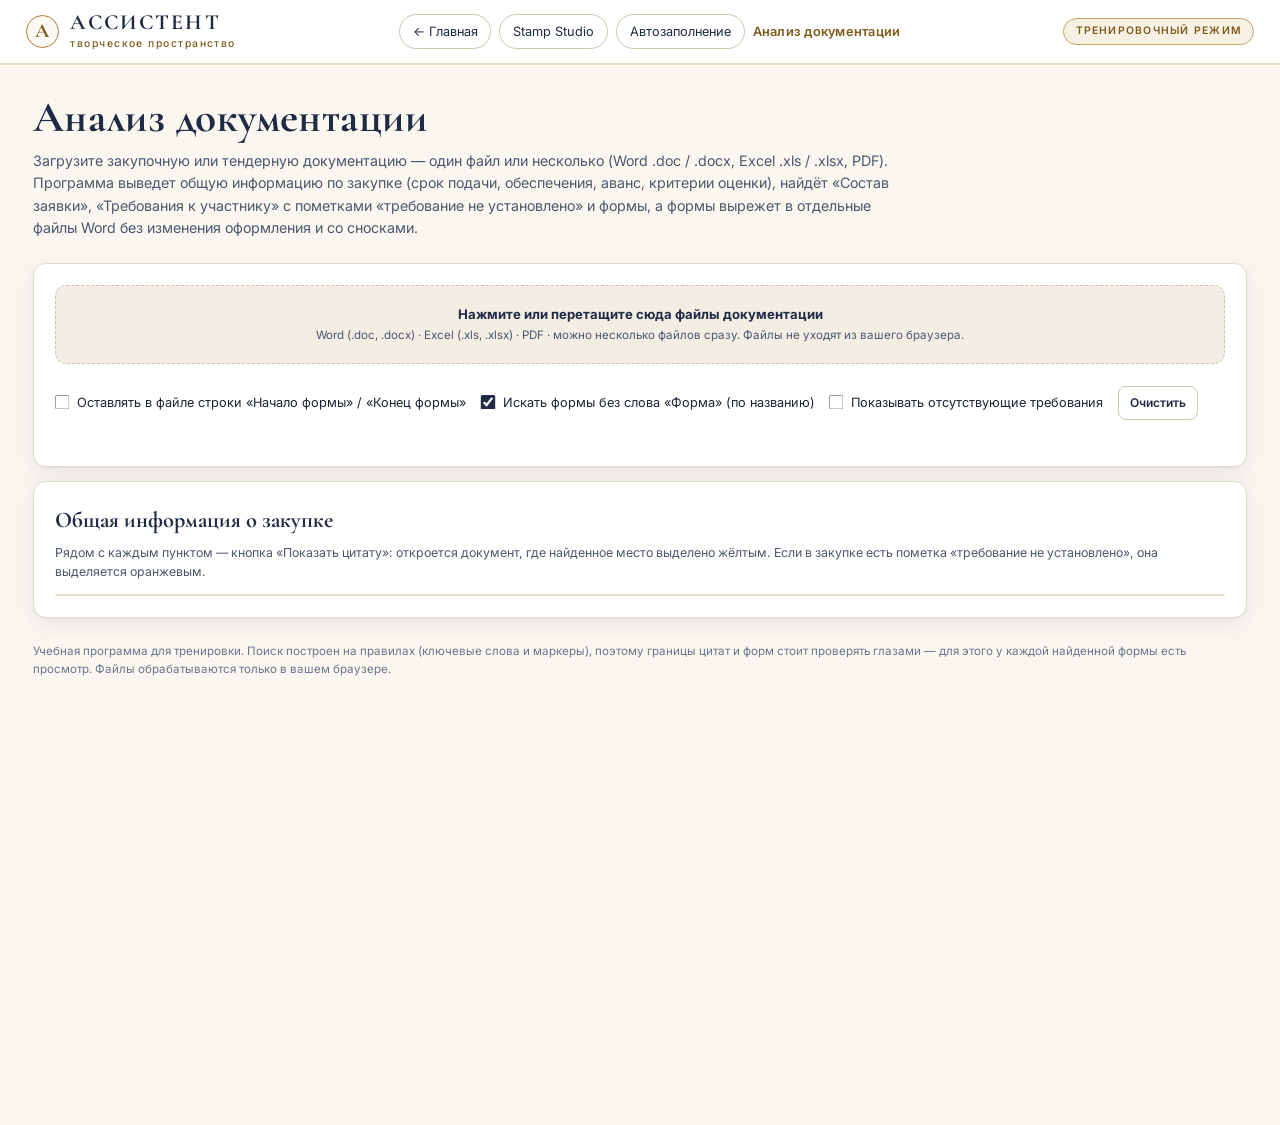
==== commit 8287cb73: "Add files via upload" ====
--- a/analysis.html
+++ b/analysis.html
@@ -10,7 +10,6 @@
 <link rel="stylesheet" href="assets/css/theme.css">
 <link rel="stylesheet" href="assets/css/docs.css">
 <link rel="stylesheet" href="assets/css/analysis.css">
-<link rel="stylesheet" href="assets/css/toolwheel.css">
 </head>
 <body>
 <header class="topbar">
@@ -22,7 +21,7 @@
 <main class="wrap">
   <div class="page-head">
     <h1>Анализ документации</h1>
-    <p>Загрузите закупочную или тендерную документацию — один файл или несколько (Word .doc / .docx, Excel .xls / .xlsx, PDF). Программа найдёт «Состав заявки», «Требования к участнику» и формы, а формы вырежет в отдельные файлы Word без изменения оформления и со сносками.</p>
+    <p>Загрузите закупочную или тендерную документацию — один файл или несколько (Word .doc / .docx, Excel .xls / .xlsx, PDF). Программа выведет общую информацию по закупке (срок подачи, обеспечения, аванс, критерии оценки), найдёт «Состав заявки», «Требования к участнику» с пометками «требование не установлено» и формы, а формы вырежет в отдельные файлы Word без изменения оформления и со сносками.</p>
   </div>
 
   <section class="card an-load">
@@ -35,23 +34,45 @@
     <div class="row an-opts">
       <label class="chk" data-tip="Если галочка стоит, в вырезанный файл попадут служебные строки «Начало формы» / «Конец формы». Обычно они не нужны."><input type="checkbox" id="optDelims"> Оставлять в файле строки «Начало формы» / «Конец формы»</label>
       <label class="chk" data-tip="Находить форму и тогда, когда в документе нет слова «Форма», а есть только крупное название («ЗАЯВКА НА УЧАСТИЕ», «АНКЕТА» и т. п.) и подпись с М.П."><input type="checkbox" id="optTitles" checked> Искать формы без слова «Форма» (по названию)</label>
+      <label class="chk" data-tip="Показать отдельным списком все требования, у которых в закупке стоит пометка «Требование не установлено», «требование отсутствует» или «не установлено»."><input type="checkbox" id="optMissing"> Показывать отсутствующие требования</label>
       <button class="btn small ghost" id="anClear" type="button" data-tip="Убрать все загруженные файлы и результаты. Ваши данные в других программах не затрагиваются.">Очистить</button>
     </div>
     <div class="status" id="anStatus"></div>
   </section>
 
+  <nav class="an-tabs" id="anTabs" aria-label="Блоки анализа" hidden>
+    <div class="an-tabs-in">
+      <button type="button" class="an-tab on" data-tab="sum"><span class="t">Общая информация</span></button>
+      <button type="button" class="an-tab" data-tab="comp"><span class="t">Состав заявки</span><span class="c" id="tcComp"></span></button>
+      <button type="button" class="an-tab" data-tab="req"><span class="t">Требования к участнику</span><span class="c" id="tcReq"></span></button>
+      <button type="button" class="an-tab" data-tab="miss" id="tabMiss" hidden><span class="t">Отсутствующие требования</span><span class="c" id="tcMiss"></span></button>
+      <button type="button" class="an-tab" data-tab="forms"><span class="t">Формы</span><span class="c" id="tcForms"></span></button>
+    </div>
+    <button class="btn small primary" id="dlSummary" type="button" data-tip="Скачать общую информацию по закупке (срок подачи, обеспечения, аванс, критерии, требования, список форм) одним документом Word.">Скачать список (.docx)</button>
+  </nav>
+
   <div class="an-res" id="anRes" hidden>
-    <section class="card an-sec" id="secComp">
+    <section class="card an-pane" id="secSum" data-pane="sum">
+      <h2>Общая информация о закупке</h2>
+      <div class="sub">Рядом с каждым пунктом — кнопка «Показать цитату»: откроется документ, где найденное место выделено жёлтым. Если в закупке есть пометка «требование не установлено», она выделяется оранжевым.</div>
+      <div class="sum-list" id="listSum"></div>
+    </section>
+    <section class="card an-pane" id="secComp" data-pane="comp" hidden>
       <h2><span class="n">1</span>Состав заявки <span class="cnt" id="cntComp"></span></h2>
-      <div class="sub">Разделы и пункты, где перечислены документы, входящие в заявку. Кнопка «Показать цитату» открывает полный текст.</div>
+      <div class="sub">Разделы и пункты, где перечислены документы, входящие в заявку. Пункты с пометкой «требование не установлено» окрашены оранжевым.</div>
       <div class="an-list" id="listComp"></div>
     </section>
-    <section class="card an-sec" id="secReq">
+    <section class="card an-pane" id="secReq" data-pane="req" hidden>
       <h2><span class="n">2</span>Требования к участнику <span class="cnt" id="cntReq"></span></h2>
-      <div class="sub">Требования к участнику, подрядчику, исполнителю, поставщику, организации и т. п.</div>
+      <div class="sub">Требования к участнику, подрядчику, исполнителю, поставщику, организации и т. п. — раздел целиком и отдельными пунктами. Пункты с пометкой «требование не установлено» окрашены оранжевым.</div>
       <div class="an-list" id="listReq"></div>
     </section>
-    <section class="card an-sec" id="secForms">
+    <section class="card an-pane" id="secMiss" data-pane="miss" hidden>
+      <h2><span class="n">!</span>Отсутствующие требования <span class="cnt" id="cntMiss"></span></h2>
+      <div class="sub">Требования, у которых в закупке стоит пометка «Требование не установлено», «требование отсутствует» или «не установлено».</div>
+      <div class="an-list" id="listMiss"></div>
+    </section>
+    <section class="card an-pane" id="secForms" data-pane="forms" hidden>
       <h2><span class="n">3</span>Найденные формы <span class="cnt" id="cntForms"></span></h2>
       <div class="sub">Заявки, технические предложения, анкеты, справки и другие формы. Каждая вырезается в отдельный файл Word: структура, таблицы и сноски остаются как в исходнике.</div>
       <div class="row an-bar" id="formBar" hidden>
@@ -84,10 +105,9 @@
 <script src="assets/js/xls.js"></script>
 <script src="assets/js/engine.js"></script>
 <script src="assets/js/analysis-core.js"></script>
+<script src="assets/js/analysis-extract.js"></script>
 <script src="assets/js/zoom.js"></script>
 <script src="assets/js/analysis.js"></script>
-<script src="assets/js/toolwheel.js"></script>
-<script src="assets/js/analysis-ui.js"></script>
 <script src="assets/js/tips.js"></script>
 </body>
 </html>
--- a/assets/css/docs.css
+++ b/assets/css/docs.css
@@ -161,3 +161,13 @@
 .edo-modal-body .docx-wrapper{background:transparent!important;padding:0!important}
 .edo-modal-body .docx-wrapper>section.docx{margin:0 auto 14px!important;box-shadow:0 2px 10px rgba(0,0,0,.25)}
 .edo-view{font-weight:600}
+
+/* ---- навигация по блокам (Автозаполнение) ---- */
+.pnav{position:sticky;top:0;z-index:60;margin:16px calc(-1 * clamp(24px,3.2vw,72px)) 0;padding:10px clamp(24px,3.2vw,72px);background:rgba(255,255,255,.96);backdrop-filter:blur(6px);border-bottom:1px solid var(--line);box-shadow:0 2px 10px rgba(31,42,68,.08);display:flex;gap:12px;align-items:center;justify-content:space-between;flex-wrap:wrap}
+.pnav-in{display:flex;gap:8px;flex-wrap:wrap}
+.pnav-b{display:inline-flex;align-items:center;gap:9px;background:#fff;border:1.5px solid var(--line-2);border-radius:999px;padding:8px 16px 8px 8px;font:inherit;font-size:15.5px;font-weight:600;color:var(--navy);cursor:pointer;transition:.15s}
+.pnav-b:hover{border-color:var(--gold);background:var(--gold-bg)}
+.pnav-b .pn-n{width:26px;height:26px;border-radius:50%;background:var(--navy);color:#fff;display:grid;place-items:center;font-size:13px;font-weight:700}
+.pnav-b.on{border-color:var(--gold);background:var(--gold-bg);box-shadow:inset 0 0 0 1px var(--gold-d);color:var(--gold-2)}
+.pnav-b.on .pn-n{background:var(--gold-2)}
+.pnav-fold{padding:8px 16px;font-weight:500;color:var(--muted)}
--- a/assets/css/analysis.css
+++ b/assets/css/analysis.css
@@ -44,3 +44,52 @@
 .an-body .ql.qhit{background:#fff200;color:#222;padding:2px 6px;border-radius:3px;box-shadow:0 0 0 2px #ffe600;font-weight:400}
 .an-body.docv .docx-wrapper{background:#e8ecf3}
 .an-body .an-first-hit{outline:3px solid #ff9f00;outline-offset:2px}
+
+/* ---- навигация по блокам анализа (вместо плавающего меню «Инструменты») ---- */
+.an-tabs{position:sticky;top:0;z-index:60;margin:18px calc(-1 * clamp(24px,3.2vw,72px)) 0;padding:10px clamp(24px,3.2vw,72px);background:rgba(255,255,255,.96);backdrop-filter:blur(6px);border-bottom:1px solid var(--line);box-shadow:0 2px 10px rgba(31,42,68,.08);display:flex;gap:14px;align-items:center;justify-content:space-between;flex-wrap:wrap}
+.an-tabs[hidden]{display:none}
+.an-tabs-in{display:flex;gap:8px;flex-wrap:wrap}
+.an-tab{display:inline-flex;align-items:center;gap:9px;background:#fff;border:1.5px solid var(--line-2);border-radius:999px;padding:9px 18px;font:inherit;font-size:16px;font-weight:600;color:var(--navy);cursor:pointer;transition:.15s}
+.an-tab:hover{border-color:var(--gold);background:var(--gold-bg)}
+.an-tab.on{background:var(--navy);border-color:var(--navy);color:#fff}
+.an-tab .c{font-size:13px;font-weight:700;min-width:22px;text-align:center;padding:1px 7px;border-radius:999px;background:rgba(31,42,68,.1)}
+.an-tab.on .c{background:rgba(255,255,255,.22)}
+.an-tab .c:empty{display:none}
+#tabMiss{border-color:#e9a547;color:#8a5200;background:#fff7ea}
+#tabMiss.on{background:#d98a1f;border-color:#d98a1f;color:#fff}
+.an-pane[hidden]{display:none}
+.an-res{margin-top:18px}
+
+/* ---- общая информация ---- */
+.sum-list{display:grid;gap:0;border:1px solid var(--line);border-radius:14px;overflow:hidden;background:#fff}
+.sum-row{display:grid;grid-template-columns:minmax(220px,300px) 1fr auto;gap:18px;align-items:center;padding:16px 20px;border-top:1px solid var(--line)}
+.sum-row:first-child{border-top:0}
+.sum-row:nth-child(even){background:var(--panel-2)}
+.sum-k{font-weight:700;color:var(--navy);font-size:17px;display:flex;gap:12px;align-items:flex-start}
+.sum-k .sn{flex:0 0 28px;height:28px;border:1.5px solid var(--gold);border-radius:50%;display:grid;place-items:center;font-size:14px;color:var(--gold-2)}
+.sum-v{font-size:17px;line-height:1.5;overflow-wrap:anywhere}
+.sum-a{display:flex;gap:8px;flex-wrap:wrap;justify-content:flex-end}
+.v-ok{font-weight:700;color:var(--navy)}
+.v-none{font-weight:700;color:#8a5200;background:#ffe7bd;border-radius:6px;padding:1px 8px}
+.v-nf{color:var(--faint);font-style:italic}
+.v-note{font-size:14px;color:var(--muted);margin-top:4px}
+.v-forms div{padding:2px 0;border-bottom:1px dotted var(--line-2)}.v-forms div:last-child{border:0}
+.flag-row{display:flex;gap:10px;align-items:center;flex-wrap:wrap;margin-top:10px}
+.flag{display:inline-block;background:#d62828;color:#fff;font-weight:800;letter-spacing:.01em;padding:7px 14px;border-radius:8px;font-size:16.5px;box-shadow:0 0 0 3px rgba(214,40,40,.18)}
+@media(max-width:860px){.sum-row{grid-template-columns:1fr}.sum-a{justify-content:flex-start}}
+
+/* ---- «требование не установлено» ---- */
+.tag.miss{color:#8a5200;border-color:#e9a547;background:#ffe7bd;font-weight:600}
+.miss-c{color:#8a5200;font-weight:700}
+.an-item.miss{background:#fff7ea;border-color:#efc27a;border-left:5px solid #e9a547}
+.pts{flex:1 1 100%;margin-top:10px}
+.pts>summary{cursor:pointer;font-weight:600;color:var(--navy-2);font-size:15px}
+.pts-in{margin-top:8px;max-height:380px;overflow:auto;display:grid;gap:4px;padding-right:4px}
+.pt{display:flex;gap:10px;align-items:baseline;flex-wrap:wrap;padding:6px 10px;border-radius:8px;background:#fff;border:1px solid var(--line);font-size:15px;line-height:1.45}
+.pt .pn{color:var(--gold-2);min-width:34px}
+.pt .pt-t{flex:1 1 280px;overflow-wrap:anywhere}
+.pt.head{background:var(--panel-2);font-weight:600}
+.pt.miss{background:#fff1dc;border-color:#efc27a;border-left:4px solid #e9a547;color:#6b4300}
+.an-item .info{flex:1 1 380px}
+.an-body .ql.qmiss{background:#ffb454;color:#222;padding:2px 6px;border-radius:3px;box-shadow:0 0 0 2px #e9a547;font-weight:400}
+.an-body .an-first-hit{outline:3px solid #ff9f00;outline-offset:2px}
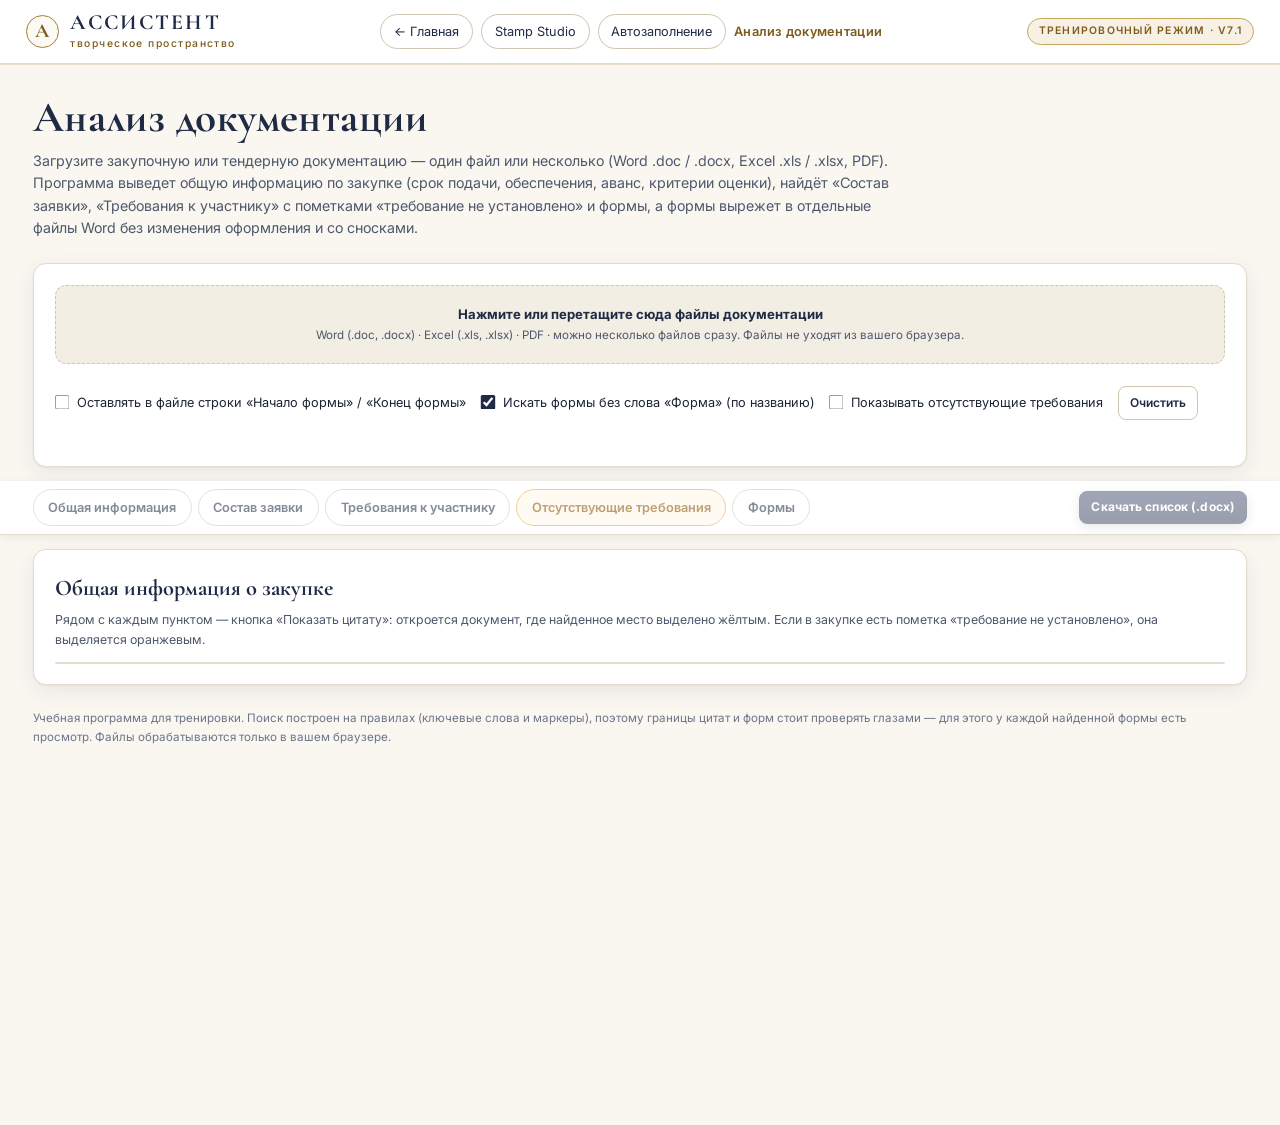
==== commit f9e5f00d: "Add files via upload" ====
--- a/analysis.html
+++ b/analysis.html
@@ -3,19 +3,20 @@
 <head>
 <meta charset="utf-8">
 <meta name="color-scheme" content="light only">
+<meta name="assistant-version" content="7.1">
 <meta name="viewport" content="width=device-width, initial-scale=1">
 <title>Анализ документации — АССИСТЕНТ творческое пространство</title>
 <link rel="preconnect" href="https://fonts.googleapis.com"><link rel="preconnect" href="https://fonts.gstatic.com" crossorigin>
 <link href="https://fonts.googleapis.com/css2?family=Cormorant+Garamond:wght@500;600;700&family=Inter:wght@400;500;600;700&subset=cyrillic&display=swap" rel="stylesheet">
-<link rel="stylesheet" href="assets/css/theme.css">
-<link rel="stylesheet" href="assets/css/docs.css">
-<link rel="stylesheet" href="assets/css/analysis.css">
+<link rel="stylesheet" href="assets/css/theme.css?v=7.1">
+<link rel="stylesheet" href="assets/css/docs.css?v=7.1">
+<link rel="stylesheet" href="assets/css/analysis.css?v=7.1">
 </head>
 <body>
 <header class="topbar">
   <a class="brand" href="index.html"><span class="mark">А</span><span><b>АССИСТЕНТ</b><small>творческое пространство</small></span></a>
   <div class="crumbs"><a href="index.html">← Главная</a><a href="stamp.html">Stamp Studio</a><a href="docs.html">Автозаполнение</a><span class="here">Анализ документации</span></div>
-  <span class="training">Тренировочный режим</span>
+  <span class="training">Тренировочный режим · v7.1</span>
 </header>
 
 <main class="wrap">
@@ -40,7 +41,7 @@
     <div class="status" id="anStatus"></div>
   </section>
 
-  <nav class="an-tabs" id="anTabs" aria-label="Блоки анализа" hidden>
+  <nav class="an-tabs" id="anTabs" aria-label="Блоки анализа">
     <div class="an-tabs-in">
       <button type="button" class="an-tab on" data-tab="sum"><span class="t">Общая информация</span></button>
       <button type="button" class="an-tab" data-tab="comp"><span class="t">Состав заявки</span><span class="c" id="tcComp"></span></button>
@@ -97,17 +98,17 @@
   </div>
 </div>
 
-<script src="assets/vendor/jszip.min.js"></script>
-<script src="assets/vendor/docx-preview.min.js"></script>
-<script src="assets/vendor/pdfjs/pdf.min.js"></script>
-<script src="assets/vendor/cfb.min.js"></script>
-<script src="assets/js/doc97.js"></script>
-<script src="assets/js/xls.js"></script>
-<script src="assets/js/engine.js"></script>
-<script src="assets/js/analysis-core.js"></script>
-<script src="assets/js/analysis-extract.js"></script>
-<script src="assets/js/zoom.js"></script>
-<script src="assets/js/analysis.js"></script>
-<script src="assets/js/tips.js"></script>
+<script src="assets/vendor/jszip.min.js?v=7.1"></script>
+<script src="assets/vendor/docx-preview.min.js?v=7.1"></script>
+<script src="assets/vendor/pdfjs/pdf.min.js?v=7.1"></script>
+<script src="assets/vendor/cfb.min.js?v=7.1"></script>
+<script src="assets/js/doc97.js?v=7.1"></script>
+<script src="assets/js/xls.js?v=7.1"></script>
+<script src="assets/js/engine.js?v=7.1"></script>
+<script src="assets/js/analysis-core.js?v=7.1"></script>
+<script src="assets/js/analysis-extract.js?v=7.1"></script>
+<script src="assets/js/zoom.js?v=7.1"></script>
+<script src="assets/js/analysis.js?v=7.1"></script>
+<script src="assets/js/tips.js?v=7.1"></script>
 </body>
 </html>
--- a/assets/css/analysis.css
+++ b/assets/css/analysis.css
@@ -93,3 +93,9 @@
 .an-item .info{flex:1 1 380px}
 .an-body .ql.qmiss{background:#ffb454;color:#222;padding:2px 6px;border-radius:3px;box-shadow:0 0 0 2px #e9a547;font-weight:400}
 .an-body .an-first-hit{outline:3px solid #ff9f00;outline-offset:2px}
+
+/* v7.1: вкладки видны всегда; предупреждение о старом кэше */
+.an-tab.idle{opacity:.55}
+.an-tab.idle:hover{opacity:.85}
+#dlSummary:disabled{opacity:.45;cursor:not-allowed}
+.ver-warn{background:#fff3cd;border-bottom:2px solid #d98a1f;color:#5c3b00;padding:12px 24px;font-size:16px;text-align:center;position:sticky;top:0;z-index:200}
